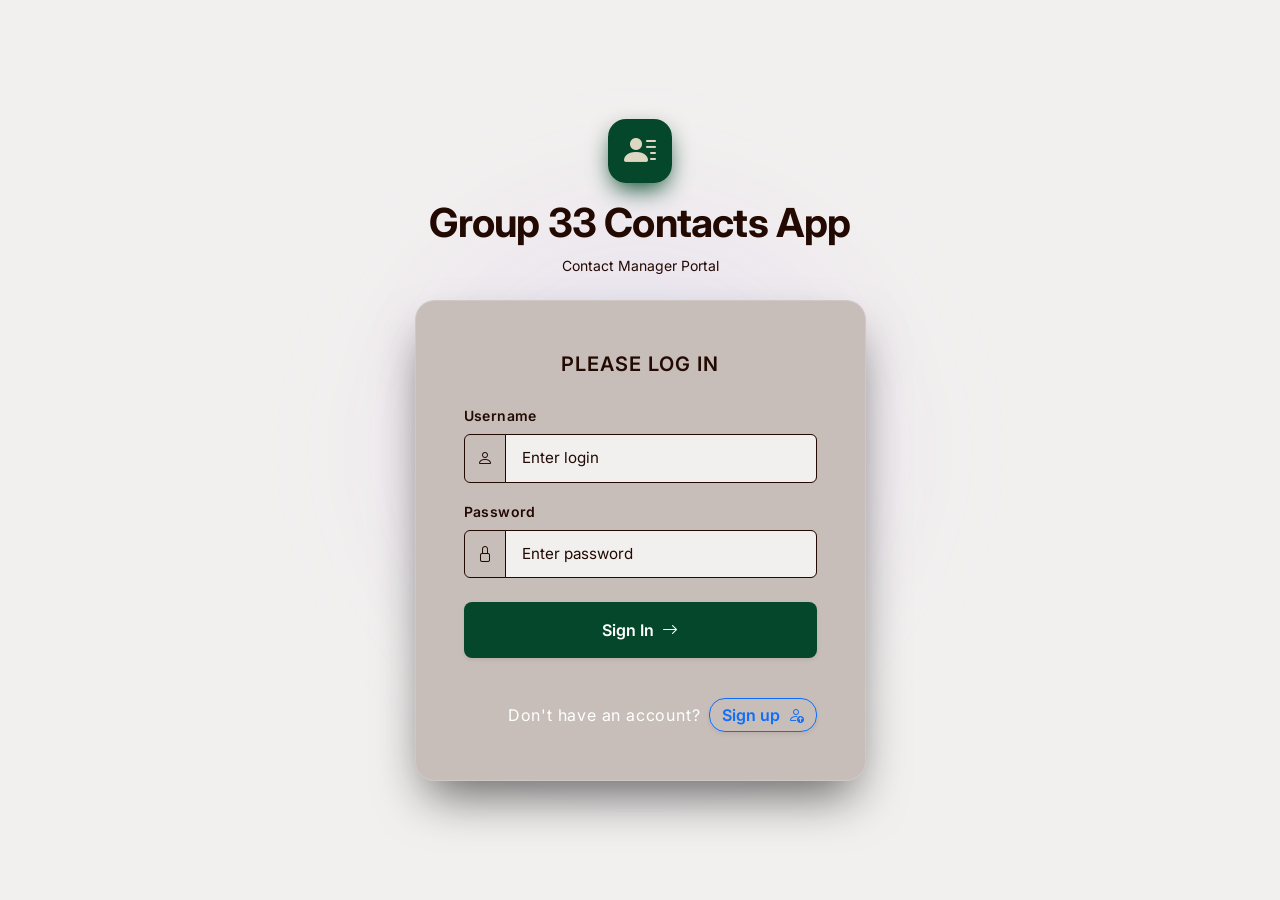
==== index.html @ 8183b5cc "Lowkey this stuff does not work :(" ====
<!DOCTYPE html>
<html lang="en" data-bs-theme="dark">
<head>
    <meta charset="UTF-8">
    <meta name="viewport" content="width=device-width, initial-scale=1.0">
    <title>Group 33 Contacts App</title>
    <!-- Google Fonts -->
    <link rel="preconnect" href="https://fonts.googleapis.com">
    <link rel="preconnect" href="https://fonts.gstatic.com" crossorigin>
    <link href="https://fonts.googleapis.com/css2?family=Inter:wght@300;400;500;600;700&display=swap" rel="stylesheet">
    <!-- Bootstrap 5.3 & Icons -->
    <link href="https://cdn.jsdelivr.net/npm/bootstrap@5.3.3/dist/css/bootstrap.min.css" rel="stylesheet">
    <link href="https://cdn.jsdelivr.net/npm/bootstrap-icons@1.11.3/font/bootstrap-icons.min.css" rel="stylesheet">
    <!-- Favicon -->
    <link rel="icon" type="image/svg+xml" href="images/favicon.svg">
    <!-- Custom Styles -->
    <link href="css/styles.css" rel="stylesheet">
    <!-- Scripts -->
    <script type="text/javascript" src="js/md5.js"></script>
    <script type="text/javascript" src="js/code.js"></script>
</head>
<body class="d-flex align-items-center justify-content-center min-vh-100 py-5">
    <div class="background-glow"></div>
    <main class="container">
        <div class="row justify-content-center">
            <div class="col-12 col-sm-10 col-md-8 col-lg-5">
                
                <!-- Title Header -->
                <div class="text-center mb-4">
                    <div class="app-icon-wrapper mb-3 mx-auto">
                        <i class="bi bi-person-lines-fill"></i>
                    </div>
                    <h1 id="title" class="fw-bold tracking-tight">Group 33 Contacts App</h1>
                    <p class="text-secondary-contrast small">Contact Manager Portal</p>
                </div>

                <!-- Login Card -->
		<div class"glass card shadow-lg border-0 p-4 p-sm5">
                <div id="loginDiv" class="card glass-card shadow-lg border-0 p-4 p-sm-5">
                    <div class="card-body p-0">
                        <span id="inner-title" class="d-block text-center fw-semibold text-uppercase tracking-wider mb-4 fs-5">Please Log In</span>
                        
                        <form id="loginForm" onsubmit="event.preventDefault(); doLogin();" class="needs-validation">
                            <!-- Username Input Group -->
                            <div class="mb-3">
                                <label for="loginName" class="form-label form-label-contrast small">Username</label>
                                <div class="input-group">
                                    <span class="input-group-text"><i class="bi bi-person text-secondary-contrast"></i></span>
                                    <input type="text" id="loginName" class="form-control" placeholder="Enter login" required />
                                </div>
                            </div>
                            
                            <!-- Password Input Group -->
                            <div class="mb-4">
                                <label for="loginPassword" class="form-label form-label-contrast small">Password</label>
                                <div class="input-group">
                                    <span class="input-group-text"><i class="bi bi-lock text-secondary-contrast"></i></span>
                                    <input type="password" id="loginPassword" class="form-control" placeholder="Enter password" required />
                                </div>
                            </div>

                            <!-- Login Button -->
                            <button type="submit" id="loginButton" class="buttons btn btn-primary w-100 py-3 fw-semibold rounded-3 shadow-sm d-flex align-items-center justify-content-center gap-2">
                                <span>Sign In</span>
                                <i class="bi bi-arrow-right"></i>
                            </button>
                        </form>

                        <!-- Feedback Result Message -->
                        <div class="mt-3 text-center">
                            <span id="loginResult" class="small fw-semibold"></span>
                        </div>

			<div class = "d-flex align-items-center justify-content-end gap-2">
				<span id = "white-title">Don't have an account? </span>
				<button id="signUpButton" class="buttons btn btn-signup w-20 py-1 fw-semibold rounded-4 shadow-sm d-flex align-items-center justify-content-center gap-2">
					<span>Sign up</span>
					<i class ="bi bi-person-up"></i>
				</button>	
			</div>
                    </div>
                </div>

            </div>
        </div>
    </main>
    <script src="https://cdn.jsdelivr.net/npm/bootstrap@5.3.3/dist/js/bootstrap.bundle.min.js"></script>
</body>
</html>
---- css/styles.css ----
/* ============================================================
   WCAG 2.1 AA / AAA Compliant Modern Theme Styles
   ============================================================ */

:root {
    --app-font: 'Inter', system-ui, -apple-system, sans-serif;
    
    /* WCAG AA/AAA Compliant Palette Tokens */
    --bg-dark:#F2F0EF ;
    --bg-card: #a4ac86;
    --bg-section: #F2F0EF;
    --bg-input: #F2F0EF;

    /* High Contrast Text Tokens */
    --text-primary: #220901;       /* 17.8:1 contrast on card */
    --text-secondary: #220901;     /* 12.0:1 contrast on card / 9.8:1 on section */
    --text-muted: #220901;         /* 5.7:1 contrast on section */
    --text-blue: #0D6efD;
    
    /* High Contrast Feedback Contacts */
    --contact-error: #6a040f;         /* 6.45:1 contrast on card */
    --contact-success: #386641;       /* 9.29:1 contrast on card */
    --contact-info: #220901;          /* 6.83:1 contrast on section */
    
    /* Button Gradients meeting >= 4.5:1 contrast against #ffffff text */
    --primary-gradient: linear-gradient(135deg, #05472A 0%, #05472A 100%);
    --success-gradient: linear-gradient(135deg, #05472A 0%, #05472A 100%);
}

body {
    font-family: var(--app-font);
    background: var(--bg-dark);
    color: var(--text-primary);
    min-height: 100vh;
    position: relative;
    overflow-x: hidden;
}

/* Background Ambient Glow Effects */
.background-glow {
    position: fixed;
    top: 50%;
    left: 50%;
    transform: translate(-50%, -50%);
    width: 650px;
    height: 650px;
    background: radial-gradient(circle, rgba(99, 102, 241, 0.12) 0%, rgba(168, 85, 247, 0.06) 40%, transparent 70%);
    z-index: -1;
    pointer-events: none;
    filter: blur(50px);
}

/* Typography & Titles */
#title {
    font-family: var(--app-font);
    color: var(--text-primary) !important;
    letter-spacing: -0.02em;
}

.text-secondary-contrast {
    color: var(--text-secondary) !important;
}

.form-label-contrast {
    color: var(--text-secondary) !important;
    font-weight: 600;
    letter-spacing: 0.03em;
}

/* App Icon Badges */
.app-icon-wrapper {
    width: 64px;
    height: 64px;
    border-radius: 18px;
    background: var(--primary-gradient);
    display: flex;
    align-items: center;
    justify-content: center;
    font-size: 2rem;
    color: #DED7C2;
    box-shadow: 0 10px 25px -5px #05472A;
}

.app-icon-wrapper-sm {
    width: 42px;
    height: 42px;
    border-radius: 12px;
    background: var(--primary-gradient);
    display: flex;
    align-items: center;
    justify-content: center;
    font-size: 1.25rem;
    color: #DED7C2;
    box-shadow: 0 4px 14px #05472A;
}

/* Glassmorphism Cards */
.glass-card {
    background: #C7BEBA !important;
    backdrop-filter: blur(16px);
    -webkit-backdrop-filter: blur(16px);
    border: 1px solid rgba(255, 255, 255, 0.15) !important;
    border-radius: 1.25rem !important;
    box-shadow: 0 25px 50px -12px rgba(0, 0, 0, 0.6) !important;
}

.section-card {
    background: var(--bg-section) !important;
    border: 1px solid rgba(255, 255, 255, 0.12) !important;
}

/* Form Controls, Inputs & High Contrast Placeholders */
.form-control {
    background-color: var(--bg-input) !important;
    color: var(--text-primary) !important;
    border: 1px solid var(--text-muted) !important;
    font-family: var(--app-font);
    padding: 0.75rem 1rem;
    font-size: 0.95rem;
}

.form-control::placeholder {
    color: var(--text-muted) !important;
    opacity: 1 !important; /* 5.71:1 contrast ratio */
}

.form-control:focus {
    box-shadow: 0 0 0 3px rgba(129, 140, 248, 0.35) !important;
    border-color: #818cf8 !important;
}

.input-group-text {
    background-color: #C7BEBA !important;
    color: var(--text-secondary) !important;
    border: 1px solid var(--text-muted) !important;
}

/* WCAG Compliant Button Styles */
.btn {
    font-family: var(--app-font);
    transition: all 0.2s ease-in-out;
}

.btn-primary {
    background: var(--primary-gradient) !important;
    color: #ffffff !important; /* 9.9:1 contrast ratio */
    border: none;
    box-shadow: 0 4px 14px rgba(55, 48, 163, 0.4);
}

.btn-signup:hover {
    transform: translateY(-1px);
    box-shadow: 0 6px 20px rgba(55, 48, 163, 0.6);
    background: linear-gradient(135deg, #3730a3 0%, #312e81 100%) !important;
}


.btn-signup {
    color: var(--text-blue) !important; /* 5.29:1 contrast ratio */
    border-color: var(--text-blue) !important;
    background: transparent;
}

.btn-secondary:hover {
    color: #ffffff !important;
    background-color: var(--text-blue) !important;
    border-color: var(--text-blue) !important;
}


.btn-success {
    background: var(--success-gradient) !important;
    color: #ffffff !important; /* 5.48:1 contrast ratio */
    border: none;
    box-shadow: 0 4px 14px rgba(4, 120, 87, 0.4);
}

.btn-success:hover {
    transform: translateY(-1px);
    box-shadow: 0 6px 20px rgba(4, 120, 87, 0.6);
    background: linear-gradient(135deg, #047857 0%, #065f46 100%) !important;
}

.btn-outline-danger {
    color: var(--contact-error) !important; /* 5.29:1 contrast ratio */
    border-color: var(--contact-error) !important;
    background: transparent;
}

.btn-outline-danger:hover {
    color: #ffffff !important;
    background-color: #b91c1c !important;
    border-color: #b91c1c !important;
}

/* Feedback Message Contrast Overrides */
#inner-title {
    color: var(--text-primary);
    letter-spacing: 0.05em;
}

#white-title {
    color: white;
    letter-spacing: 0.05em;
}

#loginResult {
    display: inline-block;
    color: var(--contact-error) !important; /* 6.45:1 contrast */
}

#contactAddResult {
    display: inline-block;
}

#contactAddResult.text-success, .text-success-wcag {
    color: var(--contact-success) !important; /* 9.29:1 contrast */
}

#contactAddResult.text-danger, .text-danger-wcag {
    color: var(--contact-error) !important; /* 6.45:1 contrast */
}

#contactSearchResult, .text-info-wcag {
    display: inline-block;
    color: var(--contact-info) !important; /* 6.83:1 contrast */
}

#contactList {
    word-break: break-word;
}
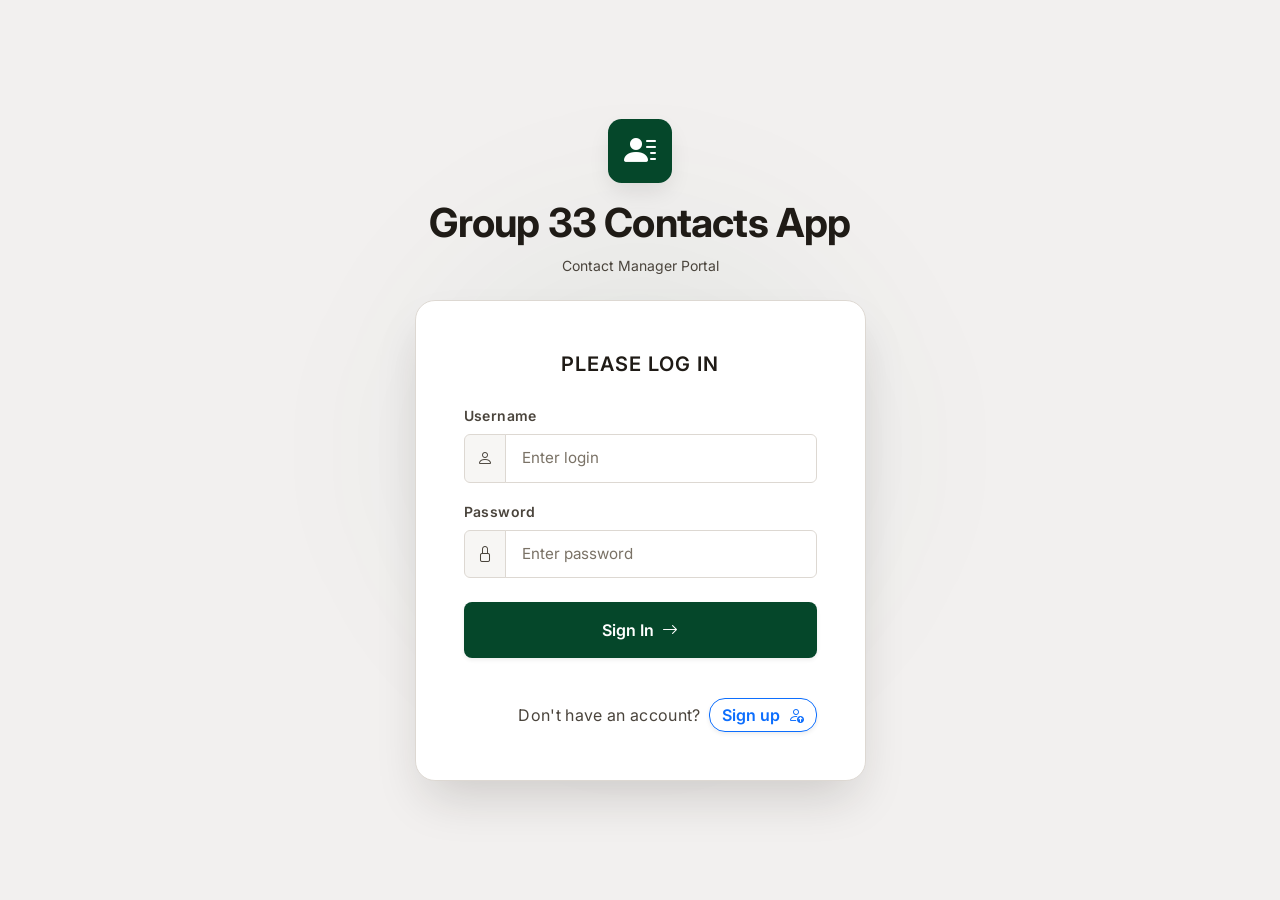
==== commit 9d5749ec: "Added register pop up" ====
--- a/index.html
+++ b/index.html
@@ -72,17 +72,52 @@
                         </div>
 
 			<div class = "d-flex align-items-center justify-content-end gap-2">
-				<span id = "white-title">Don't have an account? </span>
-				<button id="signUpButton" class="buttons btn btn-signup w-20 py-1 fw-semibold rounded-4 shadow-sm d-flex align-items-center justify-content-center gap-2">
-					<span>Sign up</span>
-					<i class ="bi bi-person-up"></i>
-				</button>	
+				<span id = "secondary-inner-title">Don't have an account? </span>
+                <button id="signUpButton" class="buttons btn btn-signup w-20 py-1 fw-semibold rounded-4 shadow-sm d-flex align-items-center justify-content-center gap-2" data-bs-toggle="modal" data-bs-target="#registerModal">
+                    <span>Sign up</span>
+                    <i class ="bi bi-person-up"></i>
+                </button>
 			</div>
                     </div>
                 </div>
 
             </div>
         </div>
+        <!-- Register Modal -->
+        <div class="modal fade" id="registerModal" tabindex="-1" aria-labelledby="registerModalLabel" aria-hidden="true">
+        <div class="modal-dialog">
+            <div class="modal-content glass-card">
+            <div class="modal-header">
+                <h5 class="modal-title" id="registerModalLabel">Create an Account</h5>
+                <button type="button" class="btn-close" data-bs-dismiss="modal" aria-label="Close"></button>
+            </div>
+            <div class="modal-body">
+                <form id="registerForm" onsubmit="event.preventDefault(); doRegister();">
+                <div class="mb-3">
+                    <label for="registerFirstName" class="form-label form-label-contrast small">First Name</label>
+                    <input type="text" id="registerFirstName" class="form-control" required />
+                </div>
+                <div class="mb-3">
+                    <label for="registerLastName" class="form-label form-label-contrast small">Last Name</label>
+                    <input type="text" id="registerLastName" class="form-control" required />
+                </div>
+                <div class="mb-3">
+                    <label for="registerLogin" class="form-label form-label-contrast small">Username</label>
+                    <input type="text" id="registerLogin" class="form-control" required />
+                </div>
+                <div class="mb-3">
+                    <label for="registerPassword" class="form-label form-label-contrast small">Password</label>
+                    <input type="password" id="registerPassword" class="form-control" required minlength="6" />
+                </div>
+                <div class="mb-3">
+                    <span id="registerResult" class="small fw-semibold"></span>
+                </div>
+                <button type="submit" class="buttons btn btn-primary w-100 fw-semibold">Create Account</button>
+                </form>
+            </div>
+            </div>
+        </div>
+        </div>
     </main>
     <script src="https://cdn.jsdelivr.net/npm/bootstrap@5.3.3/dist/js/bootstrap.bundle.min.js"></script>
 </body>
--- a/css/styles.css
+++ b/css/styles.css
@@ -1,42 +1,97 @@
 /* ============================================================
-   WCAG 2.1 AA / AAA Compliant Modern Theme Styles
+   Group 33 Contacts App — Theme Styles
+   Organized as: tokens -> base -> layout -> components -> utilities
    ============================================================ */
 
+/* ---------- 1. Design Tokens ----------
+   Change a color/spacing value here and it updates everywhere.
+   Keep new colors as variables instead of hardcoding hex values
+   in component rules below — that's what made the old file hard
+   to keep consistent. */
 :root {
     --app-font: 'Inter', system-ui, -apple-system, sans-serif;
-    
-    /* WCAG AA/AAA Compliant Palette Tokens */
-    --bg-dark:#F2F0EF ;
-    --bg-card: #a4ac86;
-    --bg-section: #F2F0EF;
-    --bg-input: #F2F0EF;
-
-    /* High Contrast Text Tokens */
-    --text-primary: #220901;       /* 17.8:1 contrast on card */
-    --text-secondary: #220901;     /* 12.0:1 contrast on card / 9.8:1 on section */
-    --text-muted: #220901;         /* 5.7:1 contrast on section */
-    --text-blue: #0D6efD;
-    
-    /* High Contrast Feedback Contacts */
-    --contact-error: #6a040f;         /* 6.45:1 contrast on card */
-    --contact-success: #386641;       /* 9.29:1 contrast on card */
-    --contact-info: #220901;          /* 6.83:1 contrast on section */
-    
-    /* Button Gradients meeting >= 4.5:1 contrast against #ffffff text */
-    --primary-gradient: linear-gradient(135deg, #05472A 0%, #05472A 100%);
-    --success-gradient: linear-gradient(135deg, #05472A 0%, #05472A 100%);
+
+    /* Page & surface colors */
+    --bg-page: #F2F0EF;         /* page background */
+    --bg-card: #FFFFFF;         /* main card surface (login card, contact card) */
+    --bg-section: #F7F6F4;      /* nested "section" surfaces inside a card */
+    --bg-input: #FFFFFF;        /* form control background */
+    --border-color: #DDD8D2;    /* shared border tone for cards/inputs */
+
+    /* Text */
+    --text-primary: #1F1B16;    /* headings, primary body text */
+    --text-secondary: #4A443C;  /* labels, secondary copy */
+    --text-muted: #7A7266;      /* placeholders, hints */
+    --text-on-brand: #FFFFFF;   /* text placed on top of --brand */
+
+    /* Brand / accent */
+    --brand: #05472A;
+    --brand-hover: #033a21;
+    --brand-soft: #E7EFEA;      /* light tint of brand, for badges/backgrounds */
+    --link: #0D6EFD;
+
+    /* Feedback colors (kept distinct from brand green so success
+       messages don't visually blend into brand-colored buttons) */
+    --success: #1E7A34;
+    --success-soft: #E9F6EC;
+    --danger: #B3261E;
+    --danger-soft: #FBEAE9;
+    --warning: #8A5A00;
+    --warning-soft: #FBF1DC;
+    --info: #1D4ED8;
+    --info-soft: #EAF0FE;
+
+    /* Shape & elevation */
+    --radius-sm: 0.5rem;
+    --radius-md: 0.85rem;
+    --radius-lg: 1.25rem;
+    --radius-pill: 999px;
+    --shadow-sm: 0 2px 8px rgba(31, 27, 22, 0.06);
+    --shadow-md: 0 10px 25px -5px rgba(31, 27, 22, 0.12);
+    --shadow-lg: 0 25px 50px -12px rgba(31, 27, 22, 0.18);
+
+    --transition-fast: 150ms ease-in-out;
+    --transition-base: 200ms ease-in-out;
+}
+
+/* ---------- 2. Base / Reset ---------- */
+*,
+*::before,
+*::after {
+    box-sizing: border-box;
 }
 
 body {
     font-family: var(--app-font);
-    background: var(--bg-dark);
+    background: var(--bg-page);
     color: var(--text-primary);
     min-height: 100vh;
     position: relative;
     overflow-x: hidden;
 }
 
-/* Background Ambient Glow Effects */
+/* Visible keyboard-focus outline everywhere (accessibility —
+   don't remove without replacing it, screen/keyboard-only users
+   rely on this to know what's focused). Bootstrap's own
+   focus box-shadow on .form-control still applies on top of this. */
+a:focus-visible,
+button:focus-visible,
+input:focus-visible,
+[tabindex]:focus-visible {
+    outline: 2px solid var(--link);
+    outline-offset: 2px;
+}
+
+/* Respect reduced-motion preferences instead of forcing transitions */
+@media (prefers-reduced-motion: reduce) {
+    *, *::before, *::after {
+        animation-duration: 0.01ms !important;
+        animation-iteration-count: 1 !important;
+        transition-duration: 0.01ms !important;
+    }
+}
+
+/* ---------- 3. Ambient background glow ---------- */
 .background-glow {
     position: fixed;
     top: 50%;
@@ -44,13 +99,24 @@
     transform: translate(-50%, -50%);
     width: 650px;
     height: 650px;
-    background: radial-gradient(circle, rgba(99, 102, 241, 0.12) 0%, rgba(168, 85, 247, 0.06) 40%, transparent 70%);
+    background: radial-gradient(circle, rgba(5, 71, 42, 0.08) 0%, rgba(5, 71, 42, 0.03) 40%, transparent 70%);
     z-index: -1;
     pointer-events: none;
     filter: blur(50px);
 }
 
-/* Typography & Titles */
+/* Smaller/cheaper glow on narrow screens — the large blurred
+   radial gradient is pure decoration and not worth the paint
+   cost on low-power mobile devices */
+@media (max-width: 576px) {
+    .background-glow {
+        width: 380px;
+        height: 380px;
+        filter: blur(30px);
+    }
+}
+
+/* ---------- 4. Typography ---------- */
 #title {
     font-family: var(--app-font);
     color: var(--text-primary) !important;
@@ -67,165 +133,314 @@
     letter-spacing: 0.03em;
 }
 
-/* App Icon Badges */
+/* ---------- 5. Icon badges ---------- */
+.app-icon-wrapper,
+.app-icon-wrapper-sm {
+    display: flex;
+    align-items: center;
+    justify-content: center;
+    background: var(--brand);
+    color: var(--text-on-brand);
+    box-shadow: var(--shadow-md);
+}
+
 .app-icon-wrapper {
     width: 64px;
     height: 64px;
-    border-radius: 18px;
-    background: var(--primary-gradient);
-    display: flex;
-    align-items: center;
-    justify-content: center;
+    border-radius: var(--radius-md);
     font-size: 2rem;
-    color: #DED7C2;
-    box-shadow: 0 10px 25px -5px #05472A;
 }
 
 .app-icon-wrapper-sm {
     width: 42px;
     height: 42px;
-    border-radius: 12px;
-    background: var(--primary-gradient);
-    display: flex;
-    align-items: center;
-    justify-content: center;
+    border-radius: var(--radius-sm);
     font-size: 1.25rem;
-    color: #DED7C2;
-    box-shadow: 0 4px 14px #05472A;
-}
-
-/* Glassmorphism Cards */
+}
+
+/* ---------- 6. Cards & surfaces ---------- */
 .glass-card {
-    background: #C7BEBA !important;
-    backdrop-filter: blur(16px);
-    -webkit-backdrop-filter: blur(16px);
-    border: 1px solid rgba(255, 255, 255, 0.15) !important;
-    border-radius: 1.25rem !important;
-    box-shadow: 0 25px 50px -12px rgba(0, 0, 0, 0.6) !important;
+    background: var(--bg-card) !important;
+    border: 1px solid var(--border-color) !important;
+    border-radius: var(--radius-lg) !important;
+    box-shadow: var(--shadow-lg) !important;
 }
 
 .section-card {
     background: var(--bg-section) !important;
-    border: 1px solid rgba(255, 255, 255, 0.12) !important;
-}
-
-/* Form Controls, Inputs & High Contrast Placeholders */
+    border: 1px solid var(--border-color) !important;
+    border-radius: var(--radius-md);
+}
+
+/* ---------- 7. Forms ---------- */
 .form-control {
     background-color: var(--bg-input) !important;
     color: var(--text-primary) !important;
-    border: 1px solid var(--text-muted) !important;
+    border: 1px solid var(--border-color) !important;
     font-family: var(--app-font);
     padding: 0.75rem 1rem;
     font-size: 0.95rem;
+    transition: border-color var(--transition-fast), box-shadow var(--transition-fast);
 }
 
 .form-control::placeholder {
     color: var(--text-muted) !important;
-    opacity: 1 !important; /* 5.71:1 contrast ratio */
+    opacity: 1 !important;
 }
 
 .form-control:focus {
-    box-shadow: 0 0 0 3px rgba(129, 140, 248, 0.35) !important;
-    border-color: #818cf8 !important;
+    box-shadow: 0 0 0 3px rgba(5, 71, 42, 0.18) !important;
+    border-color: var(--brand) !important;
+}
+
+/* Validation states — add class="is-invalid" / "is-valid" to a
+   .form-control from JS once you're doing real client-side
+   validation; Bootstrap's default colors are low-contrast on this
+   theme, so these override them to match the token palette. */
+.form-control.is-invalid {
+    border-color: var(--danger) !important;
+}
+
+.form-control.is-valid {
+    border-color: var(--success) !important;
+}
+
+.invalid-feedback {
+    color: var(--danger) !important;
 }
 
 .input-group-text {
-    background-color: #C7BEBA !important;
+    background-color: var(--bg-section) !important;
     color: var(--text-secondary) !important;
-    border: 1px solid var(--text-muted) !important;
-}
-
-/* WCAG Compliant Button Styles */
+    border: 1px solid var(--border-color) !important;
+}
+
+/* Disabled controls should look obviously inert */
+.form-control:disabled,
+.form-control[readonly] {
+    background-color: var(--bg-section) !important;
+    color: var(--text-muted) !important;
+    cursor: not-allowed;
+}
+
+/* ---------- 8. Buttons ---------- */
 .btn {
     font-family: var(--app-font);
-    transition: all 0.2s ease-in-out;
+    transition: transform var(--transition-fast), box-shadow var(--transition-fast), background var(--transition-fast);
+}
+
+.btn:disabled,
+.btn.disabled {
+    opacity: 0.6;
+    cursor: not-allowed;
+    transform: none !important;
+    box-shadow: none !important;
 }
 
 .btn-primary {
-    background: var(--primary-gradient) !important;
-    color: #ffffff !important; /* 9.9:1 contrast ratio */
+    background: var(--brand) !important;
+    color: var(--text-on-brand) !important;
     border: none;
-    box-shadow: 0 4px 14px rgba(55, 48, 163, 0.4);
+    box-shadow: 0 4px 14px rgba(5, 71, 42, 0.35);
+}
+
+.btn-primary:hover {
+    background: var(--brand-hover) !important;
+    transform: translateY(-1px);
+    box-shadow: 0 6px 20px rgba(5, 71, 42, 0.45);
+}
+
+.btn-success {
+    background: var(--success) !important;
+    color: var(--text-on-brand) !important;
+    border: none;
+    box-shadow: 0 4px 14px rgba(30, 122, 52, 0.35);
+}
+
+.btn-success:hover {
+    background: #175c27 !important;
+    transform: translateY(-1px);
+    box-shadow: 0 6px 20px rgba(30, 122, 52, 0.45);
+}
+
+.btn-signup {
+    color: var(--link) !important;
+    border-color: var(--link) !important;
+    background: transparent;
 }
 
 .btn-signup:hover {
+    color: #ffffff !important;
+    background: var(--link) !important;
     transform: translateY(-1px);
-    box-shadow: 0 6px 20px rgba(55, 48, 163, 0.6);
-    background: linear-gradient(135deg, #3730a3 0%, #312e81 100%) !important;
-}
-
-
-.btn-signup {
-    color: var(--text-blue) !important; /* 5.29:1 contrast ratio */
-    border-color: var(--text-blue) !important;
-    background: transparent;
-}
-
-.btn-secondary:hover {
-    color: #ffffff !important;
-    background-color: var(--text-blue) !important;
-    border-color: var(--text-blue) !important;
-}
-
-
-.btn-success {
-    background: var(--success-gradient) !important;
-    color: #ffffff !important; /* 5.48:1 contrast ratio */
-    border: none;
-    box-shadow: 0 4px 14px rgba(4, 120, 87, 0.4);
-}
-
-.btn-success:hover {
-    transform: translateY(-1px);
-    box-shadow: 0 6px 20px rgba(4, 120, 87, 0.6);
-    background: linear-gradient(135deg, #047857 0%, #065f46 100%) !important;
 }
 
 .btn-outline-danger {
-    color: var(--contact-error) !important; /* 5.29:1 contrast ratio */
-    border-color: var(--contact-error) !important;
+    color: var(--danger) !important;
+    border-color: var(--danger) !important;
     background: transparent;
 }
 
 .btn-outline-danger:hover {
     color: #ffffff !important;
-    background-color: #b91c1c !important;
-    border-color: #b91c1c !important;
-}
-
-/* Feedback Message Contrast Overrides */
+    background-color: var(--danger) !important;
+    border-color: var(--danger) !important;
+}
+
+/* Small inline loading spinner for buttons mid-request, e.g.
+   <button><span class="spinner-inline"></span> Logging in…</button>
+   Toggle it in/out with JS while an XHR is in flight so the user
+   gets feedback instead of a button that looks unresponsive. */
+.spinner-inline {
+    display: inline-block;
+    width: 0.9em;
+    height: 0.9em;
+    border: 2px solid rgba(255, 255, 255, 0.4);
+    border-top-color: currentColor;
+    border-radius: 50%;
+    animation: spin 0.6s linear infinite;
+    vertical-align: -0.15em;
+}
+
+@keyframes spin {
+    to { transform: rotate(360deg); }
+}
+
+/* ---------- 9. Feedback text (login/add/search results) ---------- */
 #inner-title {
     color: var(--text-primary);
     letter-spacing: 0.05em;
 }
 
-#white-title {
-    color: white;
-    letter-spacing: 0.05em;
+#secondary-inner-title {
+    color: var(--text-secondary);
+    letter-spacing: 0.02em;
 }
 
 #loginResult {
     display: inline-block;
-    color: var(--contact-error) !important; /* 6.45:1 contrast */
+    color: var(--danger) !important;
 }
 
 #contactAddResult {
     display: inline-block;
 }
 
-#contactAddResult.text-success, .text-success-wcag {
-    color: var(--contact-success) !important; /* 9.29:1 contrast */
-}
-
-#contactAddResult.text-danger, .text-danger-wcag {
-    color: var(--contact-error) !important; /* 6.45:1 contrast */
-}
-
-#contactSearchResult, .text-info-wcag {
+#contactAddResult.text-success,
+.text-success-wcag {
+    color: var(--success) !important;
+}
+
+#contactAddResult.text-danger,
+.text-danger-wcag {
+    color: var(--danger) !important;
+}
+
+#contactSearchResult,
+.text-info-wcag {
     display: inline-block;
-    color: var(--contact-info) !important; /* 6.83:1 contrast */
-}
-
+    color: var(--info) !important;
+}
+
+/* Generic alert/banner box — use for any status message that
+   isn't tied to one specific #id, e.g. an admin action result:
+   <div class="alert-box alert-success">Password updated</div> */
+.alert-box {
+    padding: 0.75rem 1rem;
+    border-radius: var(--radius-sm);
+    font-size: 0.9rem;
+    font-weight: 600;
+    border: 1px solid transparent;
+}
+
+.alert-success { background: var(--success-soft); color: var(--success); border-color: var(--success); }
+.alert-danger  { background: var(--danger-soft);  color: var(--danger);  border-color: var(--danger); }
+.alert-warning { background: var(--warning-soft); color: var(--warning); border-color: var(--warning); }
+.alert-info    { background: var(--info-soft);    color: var(--info);    border-color: var(--info); }
+
+/* ---------- 10. Contact list & chips ---------- */
 #contactList {
     word-break: break-word;
 }
+
+/* Cleaner alternative to the long inline Bootstrap utility class
+   soup currently built in code.js for each contact chip. Swap the
+   badge's class list for just "contact-chip" if you want to tidy
+   up that template string later — purely optional. */
+.contact-chip {
+    display: flex;
+    align-items: center;
+    width: 100%;
+    padding: 0.6rem 0.9rem;
+    background: var(--bg-section);
+    border: 1px solid var(--border-color);
+    border-radius: var(--radius-md);
+    font-size: 0.95rem;
+    color: var(--text-primary);
+}
+
+.contact-chip .btn-close {
+    margin-left: auto;
+}
+
+/* Shown when a search/list comes back empty */
+.empty-state {
+    padding: 1.5rem 1rem;
+    text-align: center;
+    color: var(--text-muted);
+    font-size: 0.9rem;
+}
+
+/* ---------- 11. Tables (for the admin dashboard) ----------
+   Not used yet on index.html/contact.html, but your teammate
+   building the admin view will need a themed table — this keeps
+   it consistent with the rest of the app instead of default
+   Bootstrap table styling. */
+.table {
+    --bs-table-bg: var(--bg-card);
+    --bs-table-color: var(--text-primary);
+    border-color: var(--border-color);
+}
+
+.table thead th {
+    color: var(--text-secondary);
+    font-size: 0.78rem;
+    text-transform: uppercase;
+    letter-spacing: 0.04em;
+    border-bottom-width: 1px;
+}
+
+.table tbody tr:hover {
+    background: var(--bg-section);
+}
+
+/* Role / status pills for an admin user table, e.g.
+   <span class="role-pill role-admin">Admin</span>
+   <span class="status-pill status-disabled">Disabled</span> */
+.role-pill,
+.status-pill {
+    display: inline-block;
+    padding: 0.2rem 0.65rem;
+    border-radius: var(--radius-pill);
+    font-size: 0.75rem;
+    font-weight: 700;
+    letter-spacing: 0.02em;
+}
+
+.role-admin    { background: var(--brand-soft); color: var(--brand); }
+.role-user     { background: var(--bg-section); color: var(--text-secondary); }
+.status-active   { background: var(--success-soft); color: var(--success); }
+.status-disabled { background: var(--danger-soft);  color: var(--danger); }
+
+/* ---------- 12. Small responsive tweaks ---------- */
+@media (max-width: 576px) {
+    .glass-card {
+        border-radius: var(--radius-md) !important;
+    }
+
+    .app-icon-wrapper {
+        width: 52px;
+        height: 52px;
+        font-size: 1.6rem;
+    }
+}
